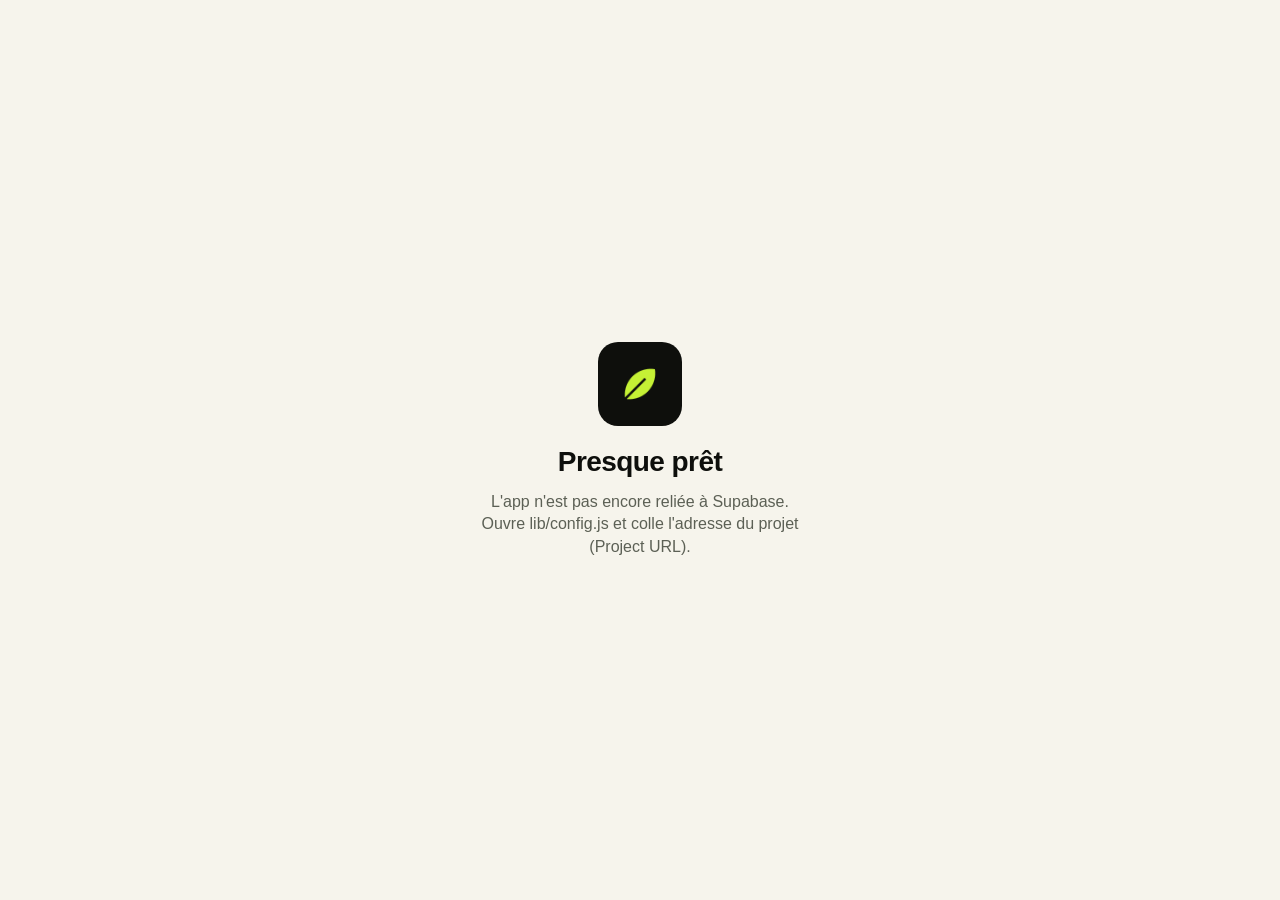
==== index.html @ 211d1553 "Phase 0 : socle — auth, foyer, coquille PWA, couche hors ligne, schéma complet Repris de Calico et P" ====
<!DOCTYPE html>
<html lang="fr-CA">
<head>
  <meta charset="UTF-8">
  <meta name="viewport" content="width=device-width, initial-scale=1, maximum-scale=1, viewport-fit=cover, interactive-widget=resizes-content">
  <title>Wasabi</title>
  <meta name="description" content="L'épicerie et les recettes du foyer.">

  <!-- PWA -->
  <link rel="manifest" href="manifest.webmanifest">
  <meta name="theme-color" media="(prefers-color-scheme: light)" content="#F6F4EC">
  <meta name="theme-color" media="(prefers-color-scheme: dark)" content="#0E0F0C">
  <meta name="apple-mobile-web-app-capable" content="yes">
  <meta name="mobile-web-app-capable" content="yes">
  <meta name="apple-mobile-web-app-status-bar-style" content="default">
  <meta name="apple-mobile-web-app-title" content="Wasabi">
  <link rel="apple-touch-icon" href="assets/icon-180.png">
  <link rel="icon" href="assets/icon-192.png" type="image/png">

  <link rel="stylesheet" href="tokens.css">
  <link rel="stylesheet" href="app.css">
</head>
<body>
  <div id="app">
    <div class="loading-screen"><div class="spinner"></div></div>
  </div>

  <script type="module" src="app.js"></script>
  <script>
    if ("serviceWorker" in navigator) {
      window.addEventListener("load", () => {
        navigator.serviceWorker.register("sw.js").catch(() => {});
      });
    }
  </script>
</body>
</html>
---- tokens.css ----
/* Jetons de couleur — App recettes et épicerie
   Référence : CHARTE-COULEURS.md
   Les composants utilisent uniquement les jetons de rôle (section « Rôles »). */

:root {
  /* Marque — Wasabi */
  --wasabi-100: #F0FBC9;
  --wasabi-300: #DDF78A;
  --wasabi-500: #C5F135;
  --wasabi-600: #9CC41A;
  --wasabi-800: #4B6300;
  --wasabi-950: #2A3310;

  /* Neutres */
  --noir: #0E0F0C;
  --charbon: #1A1C17;
  --graphite: #2A2D25;
  --gris-600: #5C6055;
  --gris-400: #9A9E90;
  --gris-200: #DEDCD0;
  --off-white: #F6F4EC;
  --papier: #FCFBF7;

  /* Sémantiques */
  --piment: #E5484D;
  --piment-sombre: #FF6B6B;
  --curcuma: #F2B33D;
  --bleuet: #5B8DEF;
  --aubergine: #7A4FC2;

  /* Allées d'épicerie (pastilles seulement) */
  --allee-fruits-legumes: #3FA66A;
  --allee-boulangerie: #D9A35B;
  --allee-laitiers: #7FB6E8;
  --allee-viandes-poissons: #E0606B;
  --allee-garde-manger: #E08A3C;
  --allee-surgeles: #6FD3D6;
  --allee-boissons: #8C7BE8;
  --allee-maison: #9A9E90;

  /* Rôles — mode clair (défaut) */
  --bg: var(--off-white);
  --surface: var(--papier);
  --surface-2: #EFEDE3;
  --border: var(--gris-200);
  --text: var(--noir);
  --text-muted: var(--gris-600);
  --text-disabled: var(--gris-400);
  --accent: var(--wasabi-500);
  --accent-hover: var(--wasabi-300);
  --on-accent: var(--noir);
  --accent-text: var(--wasabi-800);
  --tag-bg: var(--wasabi-100);
  --tag-text: var(--wasabi-800);
  --danger: var(--piment);
  --focus-ring: var(--wasabi-600);

  color-scheme: light dark;
}

/* Rôles — mode sombre (préférence système, sauf si le clair est forcé) */
@media (prefers-color-scheme: dark) {
  :root:not([data-theme="light"]) {
    --bg: var(--noir);
    --surface: var(--charbon);
    --surface-2: var(--graphite);
    --border: var(--graphite);
    --text: var(--off-white);
    --text-muted: var(--gris-400);
    --text-disabled: var(--gris-600);
    --accent-text: var(--wasabi-500);
    --tag-bg: var(--wasabi-950);
    --tag-text: var(--wasabi-500);
    --danger: var(--piment-sombre);
    --focus-ring: var(--wasabi-500);
  }
}

/* Rôles — mode sombre forcé */
:root[data-theme="dark"] {
  --bg: var(--noir);
  --surface: var(--charbon);
  --surface-2: var(--graphite);
  --border: var(--graphite);
  --text: var(--off-white);
  --text-muted: var(--gris-400);
  --text-disabled: var(--gris-600);
  --accent-text: var(--wasabi-500);
  --tag-bg: var(--wasabi-950);
  --tag-text: var(--wasabi-500);
  --danger: var(--piment-sombre);
  --focus-ring: var(--wasabi-500);
}

body {
  background: var(--bg);
  color: var(--text);
}
---- app.css ----
/* Wasabi — styles de l'app.
   Couleurs : uniquement les jetons de rôle de tokens.css (CHARTE-COULEURS.md).
   Aucun hex ici. Tout doit fonctionner en mode clair et en mode sombre. */

:root {
  --radius: 14px;
  --radius-sm: 10px;
  --tabbar-h: 58px;
  --col: 560px;   /* à l'ordinateur : l'interface mobile centrée dans une colonne */
  --font: -apple-system, BlinkMacSystemFont, "Segoe UI", Roboto, "Helvetica Neue", sans-serif;
}

*, *::before, *::after { box-sizing: border-box; }

html { -webkit-text-size-adjust: 100%; }

body {
  margin: 0;
  font-family: var(--font);
  font-size: 16px;
  line-height: 1.4;
  -webkit-font-smoothing: antialiased;
  -webkit-tap-highlight-color: transparent;
  overscroll-behavior-y: none;
}

h1, h2, p, ul { margin: 0; padding: 0; }
ul { list-style: none; }
button { font: inherit; color: inherit; }

#app {
  max-width: var(--col);
  margin: 0 auto;
  min-height: 100dvh;
}

.ic { width: 24px; height: 24px; flex: none; }

:focus-visible {
  outline: 2px solid var(--focus-ring);
  outline-offset: 2px;
}

/* ------------------------------------------------------------ chargement */
.loading-screen {
  min-height: 100dvh;
  display: grid;
  place-items: center;
}
.spinner {
  width: 28px; height: 28px;
  border-radius: 50%;
  border: 3px solid var(--border);
  border-top-color: var(--accent);
  animation: spin 0.8s linear infinite;
}
@keyframes spin { to { transform: rotate(360deg); } }

/* ------------------------------------------------- écrans plein centre */
.center-screen {
  min-height: 100dvh;
  display: flex;
  flex-direction: column;
  align-items: center;
  justify-content: center;
  gap: 10px;
  text-align: center;
  padding:
    calc(24px + env(safe-area-inset-top))
    calc(24px + env(safe-area-inset-right))
    calc(24px + env(safe-area-inset-bottom))
    calc(24px + env(safe-area-inset-left));
}
.center-screen h1 { font-size: 28px; letter-spacing: -0.02em; }
.center-screen > p { color: var(--text-muted); max-width: 320px; }
.center-screen > .btn { max-width: 320px; margin-top: 12px; }
.mark { width: 84px; height: 84px; border-radius: 20px; margin-bottom: 6px; }

.form {
  width: 100%;
  max-width: 320px;
  margin-top: 14px;
  display: flex;
  flex-direction: column;
  gap: 12px;
  text-align: left;
}
.field { display: flex; flex-direction: column; gap: 6px; }
.field.spaced { margin-top: 14px; }

/* ---------------------------------------------------------------- champs */
.label {
  font-size: 13px;
  font-weight: 600;
  color: var(--text-muted);
}
input[type="text"], input[type="email"], input[type="password"] {
  width: 100%;
  min-width: 0;
  min-height: 48px;
  padding: 0 14px;
  font: inherit;
  font-size: 16px;   /* sous 16 px, Safari zoome sur le champ */
  color: var(--text);
  background: var(--surface);
  border: 1px solid var(--border);
  border-radius: var(--radius-sm);
  appearance: none;
}
input::placeholder { color: var(--text-muted); opacity: 1; }
input:focus {
  outline: 2px solid var(--focus-ring);
  outline-offset: 0;
  border-color: transparent;
}
.code-input {
  text-transform: uppercase;
  text-align: center;
  letter-spacing: 0.3em;
  font-weight: 700;
}

/* --------------------------------------------------------------- boutons */
/* Par défaut : contour neutre. Une seule action Wasabi (.btn-primary) par écran. */
.btn {
  min-height: 48px;
  padding: 0 18px;
  display: inline-flex;
  align-items: center;
  justify-content: center;
  gap: 8px;
  font-weight: 600;
  color: var(--text);
  background: transparent;
  border: 1px solid var(--border);
  border-radius: var(--radius-sm);
  cursor: pointer;
  white-space: nowrap;
  touch-action: manipulation;
}
.btn:active { background: var(--surface-2); }
.btn:disabled { color: var(--text-disabled); cursor: default; }
.btn-block { width: 100%; }
.btn-icon { width: 48px; padding: 0; flex: none; }
.btn-primary {
  color: var(--on-accent);
  background: var(--accent);
  border-color: transparent;
}
.btn-primary:active { background: var(--accent-hover); }
.btn-primary:disabled { color: var(--on-accent); opacity: 0.6; }
.btn-danger { color: var(--danger); }

/* ---------------------------------------------------------------- écran */
.screen {
  padding:
    calc(12px + env(safe-area-inset-top))
    calc(16px + env(safe-area-inset-right))
    calc(var(--tabbar-h) + 24px + env(safe-area-inset-bottom))
    calc(16px + env(safe-area-inset-left));
  display: flex;
  flex-direction: column;
  gap: 12px;
}
.net-banner:not([hidden]) + .screen { padding-top: 12px; }

.screen-head { padding: 8px 2px 4px; }
.screen-head h1 { font-size: 30px; letter-spacing: -0.02em; }

.card {
  background: var(--surface);
  border: 1px solid var(--border);
  border-radius: var(--radius);
  padding: 14px;
  display: flex;
  flex-direction: column;
  gap: 8px;
}
.inline { display: flex; gap: 8px; align-items: center; }
.inline > input, .inline > .code { flex: 1; }
.help { font-size: 13px; color: var(--text-muted); }
.muted { color: var(--text-muted); font-size: 14px; }
.sync { color: var(--text); }

.code {
  min-height: 48px;
  display: grid;
  place-items: center;
  font-size: 22px;
  font-weight: 700;
  letter-spacing: 0.3em;
  color: var(--accent-text);
  background: var(--tag-bg);
  border-radius: var(--radius-sm);
  user-select: all;
}

.rows { display: flex; flex-direction: column; }
.row {
  min-height: 44px;
  display: flex;
  align-items: center;
  gap: 10px;
  border-top: 1px solid var(--border);
}
.row:first-child { border-top: 0; }
.row-main { flex: 1; min-width: 0; overflow: hidden; text-overflow: ellipsis; }
.dot { width: 10px; height: 10px; border-radius: 50%; flex: none; }

.empty {
  flex: 1;
  min-height: 50dvh;
  display: flex;
  flex-direction: column;
  align-items: center;
  justify-content: center;
  gap: 14px;
  text-align: center;
  color: var(--text-muted);
  padding: 0 24px;
}
.empty-icon {
  width: 72px; height: 72px;
  display: grid;
  place-items: center;
  border-radius: 50%;
  background: var(--surface-2);
}
.empty-icon .ic { width: 32px; height: 32px; }

/* ----------------------------------------------------- bandeau de réseau */
.net-banner {
  position: sticky;
  top: 0;
  z-index: 5;
  display: flex;
  align-items: center;
  justify-content: center;
  gap: 8px;
  padding: calc(6px + env(safe-area-inset-top)) 16px 6px;
  font-size: 13px;
  color: var(--text-muted);
  background: var(--surface-2);
  border-bottom: 1px solid var(--border);
}
.net-banner[hidden] { display: none; }
.net-banner .ic { width: 16px; height: 16px; }

/* ------------------------------------------------------- barre d'onglets */
.tabbar {
  position: fixed;
  left: 0; right: 0; bottom: 0;
  z-index: 10;
  display: flex;
  justify-content: center;
  padding:
    0 env(safe-area-inset-right)
    env(safe-area-inset-bottom)
    env(safe-area-inset-left);
  background: var(--surface);
  border-top: 1px solid var(--border);
}
.tab {
  flex: 1;
  max-width: calc(var(--col) / 3);
  height: var(--tabbar-h);
  position: relative;
  display: flex;
  flex-direction: column;
  align-items: center;
  justify-content: center;
  gap: 2px;
  font-size: 11px;
  font-weight: 600;
  color: var(--text-muted);
  background: none;
  border: 0;
  cursor: pointer;
  touch-action: manipulation;
}
.tab[aria-current="page"] { color: var(--text); }
.tab[aria-current="page"]::before {
  content: "";
  position: absolute;
  top: 0;
  width: 28px; height: 3px;
  border-radius: 0 0 3px 3px;
  background: var(--accent);
}

/* ---------------------------------------------------------------- toasts */
/* Charte : fond Noir en clair, surface-2 en sombre ; texte Off-white ;
   liseré gauche selon le type. */
.toast {
  --toast-bg: var(--noir);
  position: fixed;
  left: 50%;
  bottom: calc(var(--tabbar-h) + 16px + env(safe-area-inset-bottom));
  z-index: 50;
  max-width: min(92vw, 420px);
  padding: 12px 16px;
  font-size: 15px;
  color: var(--off-white);
  background: var(--toast-bg);
  border-left: 4px solid var(--accent);
  border-radius: var(--radius-sm);
  opacity: 0;
  transform: translate(-50%, 12px);
  transition: opacity 0.2s, transform 0.2s;
  pointer-events: none;
}
.toast.show { opacity: 1; transform: translate(-50%, 0); }
.toast[data-type="alerte"] { border-left-color: var(--curcuma); }
.toast[data-type="erreur"] { border-left-color: var(--danger); }
@media (prefers-color-scheme: dark) {
  :root:not([data-theme="light"]) .toast { --toast-bg: var(--surface-2); }
}
:root[data-theme="dark"] .toast { --toast-bg: var(--surface-2); }

@media (prefers-reduced-motion: reduce) {
  .toast { transition: none; }
  .spinner { animation-duration: 2s; }
}
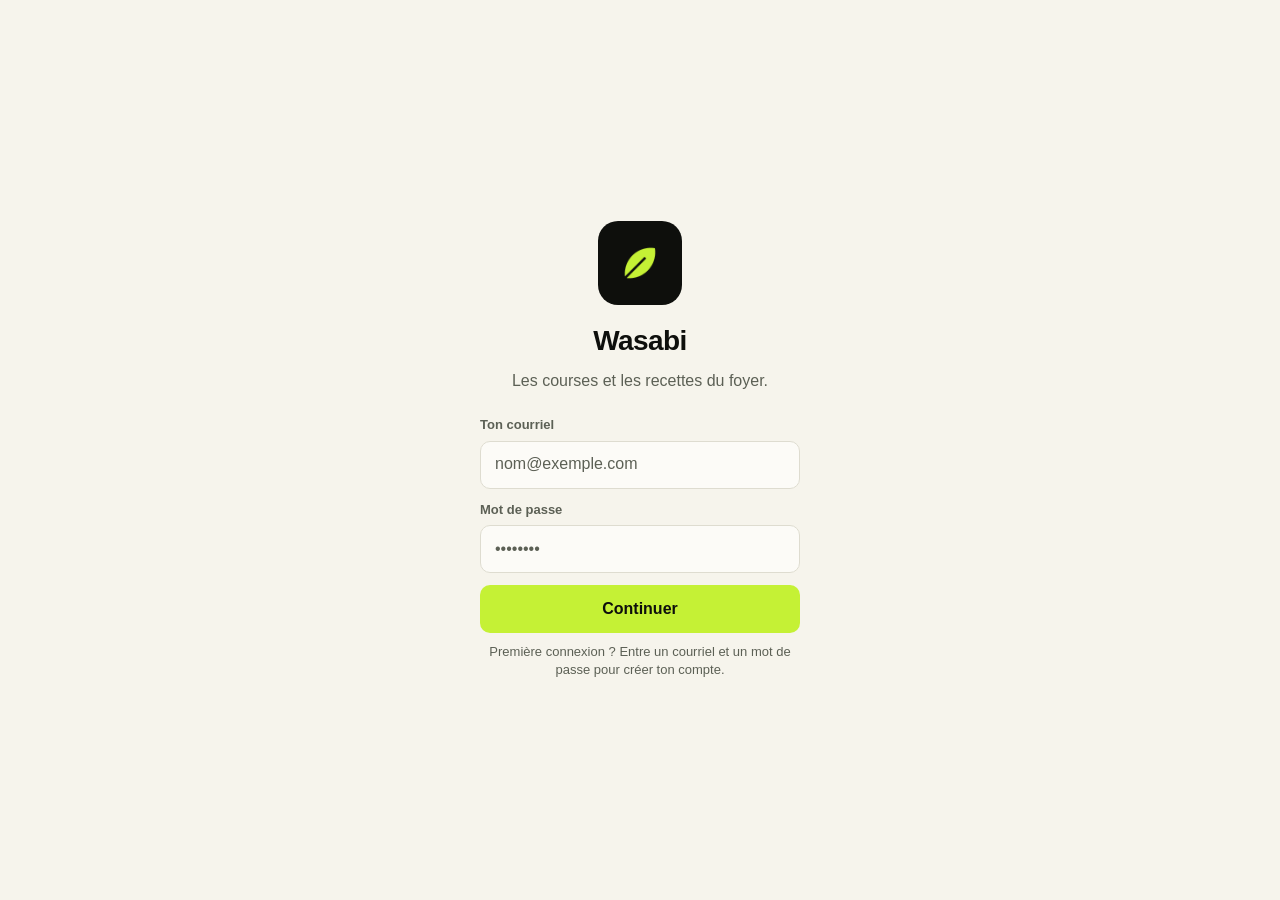
==== commit 315305ef: "L'onglet Épicerie s'appelle Courses Co-Authored-By: Claude Fable 5.1 <noreply@anthropic.com>" ====
--- a/index.html
+++ b/index.html
@@ -4,7 +4,7 @@
   <meta charset="UTF-8">
   <meta name="viewport" content="width=device-width, initial-scale=1, maximum-scale=1, viewport-fit=cover, interactive-widget=resizes-content">
   <title>Wasabi</title>
-  <meta name="description" content="L'épicerie et les recettes du foyer.">
+  <meta name="description" content="Les courses et les recettes du foyer.">
 
   <!-- PWA -->
   <link rel="manifest" href="manifest.webmanifest">
--- a/tokens.css
+++ b/tokens.css
@@ -53,7 +53,11 @@
   --tag-bg: var(--wasabi-100);
   --tag-text: var(--wasabi-800);
   --danger: var(--piment);
+  --on-danger: var(--papier);   /* icône sur fond --danger */
   --focus-ring: var(--wasabi-600);
+  --tile-shade: rgba(14, 15, 12, 0.7);   /* bas du dégradé sous le nom d'une tuile (charte § 5) */
+  --tile-shade-0: rgba(14, 15, 12, 0);
+  --scrim: rgba(14, 15, 12, 0.45);   /* voile derrière une feuille (Noir translucide) */
 
   color-scheme: light dark;
 }
@@ -72,6 +76,7 @@
     --tag-bg: var(--wasabi-950);
     --tag-text: var(--wasabi-500);
     --danger: var(--piment-sombre);
+    --on-danger: var(--noir);
     --focus-ring: var(--wasabi-500);
   }
 }
@@ -89,6 +94,7 @@
   --tag-bg: var(--wasabi-950);
   --tag-text: var(--wasabi-500);
   --danger: var(--piment-sombre);
+  --on-danger: var(--noir);
   --focus-ring: var(--wasabi-500);
 }
 
--- a/app.css
+++ b/app.css
@@ -5,7 +5,7 @@
 :root {
   --radius: 14px;
   --radius-sm: 10px;
-  --tabbar-h: 58px;
+  --tabbar-h: 50px;
   --col: 560px;   /* à l'ordinateur : l'interface mobile centrée dans une colonne */
   --font: -apple-system, BlinkMacSystemFont, "Segoe UI", Roboto, "Helvetica Neue", sans-serif;
 }
@@ -14,7 +14,13 @@
 
 html { -webkit-text-size-adjust: 100%; }
 
+/* La page ne défile jamais : seul l'écran du milieu (.screen) défile. Rien ne
+   « flotte » quand on tire une liste au bout de sa course. */
+html, body { height: 100%; overflow: hidden; overscroll-behavior: none; }
+
 body {
+  position: fixed;
+  inset: 0;
   margin: 0;
   font-family: var(--font);
   font-size: 16px;
@@ -28,10 +34,17 @@
 ul { list-style: none; }
 button { font: inherit; color: inherit; }
 
+/* L'app occupe exactement la fenêtre VISIBLE (voir initViewport dans lib/ui.js) :
+   clavier ouvert, tout ce qui est en bas se retrouve posé sur le clavier. */
 #app {
+  position: fixed;
+  left: 0; right: 0;
+  top: var(--vv-top, 0px);
+  height: var(--vv-h, 100dvh);
   max-width: var(--col);
   margin: 0 auto;
-  min-height: 100dvh;
+  display: flex;
+  flex-direction: column;
 }
 
 .ic { width: 24px; height: 24px; flex: none; }
@@ -43,7 +56,7 @@
 
 /* ------------------------------------------------------------ chargement */
 .loading-screen {
-  min-height: 100dvh;
+  flex: 1;
   display: grid;
   place-items: center;
 }
@@ -58,11 +71,13 @@
 
 /* ------------------------------------------------- écrans plein centre */
 .center-screen {
-  min-height: 100dvh;
-  display: flex;
-  flex-direction: column;
-  align-items: center;
-  justify-content: center;
+  flex: 1;
+  min-height: 0;
+  overflow-y: auto;
+  display: flex;
+  flex-direction: column;
+  align-items: center;
+  justify-content: safe center;
   gap: 10px;
   text-align: center;
   padding:
@@ -153,19 +168,45 @@
 
 /* ---------------------------------------------------------------- écran */
 .screen {
+  flex: 1;
+  min-height: 0;
+  overflow-x: hidden;   /* jamais de défilement de côté */
+  overflow-y: auto;
+  overscroll-behavior: contain;
+  -webkit-overflow-scrolling: touch;
   padding:
     calc(12px + env(safe-area-inset-top))
     calc(16px + env(safe-area-inset-right))
-    calc(var(--tabbar-h) + 24px + env(safe-area-inset-bottom))
+    24px
     calc(16px + env(safe-area-inset-left));
   display: flex;
   flex-direction: column;
   gap: 12px;
 }
+.screen > * { flex-shrink: 0; }
+/* Toujours 1 px à faire défiler : même courte, la liste garde le geste pour
+   elle (rebond interne). Sinon iOS fait rebondir la page entière. */
+.screen { position: relative; }
+.screen::before {
+  content: "";
+  position: absolute;
+  top: 0; left: 0;
+  width: 1px;
+  height: calc(100% + 1px);
+  pointer-events: none;
+}
 .net-banner:not([hidden]) + .screen { padding-top: 12px; }
 
-.screen-head { padding: 8px 2px 4px; }
-.screen-head h1 { font-size: 30px; letter-spacing: -0.02em; }
+.screen-head {
+  min-height: 52px;
+  padding: 4px 2px 0;
+  display: flex;
+  align-items: center;
+  justify-content: space-between;
+  gap: 8px;
+}
+.screen-head h1 { font-size: 30px; line-height: 1.2; letter-spacing: -0.02em; }
+.screen-head .btn-icon { width: 44px; min-height: 44px; }
 
 .card {
   background: var(--surface);
@@ -177,6 +218,9 @@
   gap: 8px;
 }
 .inline { display: flex; gap: 8px; align-items: center; }
+.inline.top { align-items: flex-start; }
+.grow { flex: 1; min-width: 0; }
+.center { text-align: center; }
 .inline > input, .inline > .code { flex: 1; }
 .help { font-size: 13px; color: var(--text-muted); }
 .muted { color: var(--text-muted); font-size: 14px; }
@@ -195,6 +239,24 @@
   user-select: all;
 }
 
+.nav-card { padding: 0 14px; gap: 0; }
+.nav-row, .row-btn {
+  width: 100%;
+  min-height: 52px;
+  display: flex;
+  align-items: center;
+  gap: 10px;
+  text-align: left;
+  background: none;
+  border: 0;
+  cursor: pointer;
+  touch-action: manipulation;
+}
+.nav-row { font-weight: 600; }
+.nav-row + .nav-row { border-top: 1px solid var(--border); }
+.nav-row .ic { width: 18px; height: 18px; color: var(--text-muted); }
+.card.rows { padding: 0 14px; gap: 0; }
+.rows li + li .row-btn { border-top: 1px solid var(--border); }
 .rows { display: flex; flex-direction: column; }
 .row {
   min-height: 44px;
@@ -209,7 +271,7 @@
 
 .empty {
   flex: 1;
-  min-height: 50dvh;
+  min-height: 260px;
   display: flex;
   flex-direction: column;
   align-items: center;
@@ -228,11 +290,556 @@
 }
 .empty-icon .ic { width: 32px; height: 32px; }
 
+/* ------------------------------------------------------------- épicerie */
+#ep { display: flex; flex-direction: column; gap: 12px; flex: 1; }
+
+.icon-btn {
+  width: 44px; height: 44px;
+  flex: none;
+  display: grid;
+  place-items: center;
+  color: var(--text-muted);
+  background: none;
+  border: 0;
+  border-radius: 50%;
+  cursor: pointer;
+  touch-action: manipulation;
+}
+.icon-btn:active { background: var(--surface-2); }
+
+.emoji-pill {
+  width: 40px; height: 40px;
+  flex: none;
+  display: grid;
+  place-items: center;
+  font-size: 20px;
+  line-height: 1;
+  border-radius: 50%;
+  background: var(--surface-2);
+}
+
+/* Écran des listes */
+.lists { display: flex; flex-direction: column; gap: 8px; }
+.list-row {
+  display: flex;
+  align-items: center;
+  padding-right: 4px;
+  background: var(--surface);
+  border: 1px solid var(--border);
+  border-radius: var(--radius);
+}
+.list-open.fixed { cursor: default; }
+.list-row { user-select: none; -webkit-user-select: none; -webkit-touch-callout: none; }
+.dragging {
+  position: relative;
+  z-index: 3;
+  border-color: var(--focus-ring);
+  box-shadow: 0 8px 24px var(--scrim);
+  transition: none;
+}
+.list-open {
+  flex: 1;
+  min-width: 0;
+  min-height: 64px;
+  padding: 0 8px 0 12px;
+  display: flex;
+  align-items: center;
+  gap: 12px;
+  text-align: left;
+  background: none;
+  border: 0;
+  cursor: pointer;
+  touch-action: manipulation;
+}
+.list-name {
+  flex: 1;
+  min-width: 0;
+  font-size: 17px;
+  font-weight: 600;
+  overflow: hidden;
+  text-overflow: ellipsis;
+  white-space: nowrap;
+}
+.list-count { flex: none; font-size: 14px; color: var(--text-muted); }
+
+/* Écran d'une liste */
+.list-head {
+  display: flex;
+  align-items: center;
+  gap: 8px;
+}
+.list-head > .icon-btn:first-child { margin-left: -10px; }
+.list-head > .icon-btn:last-child { margin-right: -10px; }
+.list-head h1 {
+  flex: 1;
+  min-width: 0;
+  font-size: 24px;
+  letter-spacing: -0.02em;
+  overflow: hidden;
+  text-overflow: ellipsis;
+  white-space: nowrap;
+}
+
+.items { display: flex; flex-direction: column; gap: 14px; }
+.aisle { display: flex; flex-direction: column; gap: 6px; }
+.aisle-head {
+  padding: 2px 4px 0;
+  font-size: 12px;
+  font-weight: 700;
+  letter-spacing: 0.06em;
+  text-transform: uppercase;
+  color: var(--text-muted);
+}
+
+/* Un article = une poubelle (dessous, à droite) + la ligne (dessus) qui glisse. */
+.item {
+  position: relative;
+  touch-action: pan-y;   /* le glissement horizontal est à nous */
+}
+.item-del {
+  position: absolute;
+  top: 0; right: 0; bottom: 0;
+  width: 76px;
+  display: grid;
+  place-items: center;
+  color: var(--on-danger);
+  background: var(--danger);
+  border: 0;
+  border-radius: 0 var(--radius-sm) var(--radius-sm) 0;
+  cursor: pointer;
+  visibility: hidden;
+}
+.item.open .item-front, .item.swiping .item-front { border-top-right-radius: 0; border-bottom-right-radius: 0; }
+.item.open .item-del, .item.swiping .item-del { visibility: visible; }
+.item-front {
+  position: relative;
+  z-index: 1;
+  display: flex;
+  align-items: center;
+  min-height: 56px;
+  padding-right: 6px;
+  background: var(--surface);
+  border: 1px solid var(--border);
+  border-radius: var(--radius-sm);
+  transition: transform 0.18s ease-out;
+}
+.item-main {
+  flex: 1;
+  min-width: 0;
+  min-height: 56px;
+  margin-right: 12px;   /* sépare bien la zone qui coche du sélecteur de quantité */
+  padding: 6px 0 6px 14px;
+  display: flex;
+  align-items: center;
+  gap: 12px;
+  text-align: left;
+  background: none;
+  border: 0;
+  cursor: pointer;
+  touch-action: pan-y;
+  user-select: none;
+  -webkit-user-select: none;
+  -webkit-touch-callout: none;
+}
+.case {
+  width: 24px; height: 24px;
+  flex: none;
+  display: grid;
+  place-items: center;
+  border: 1.5px solid var(--text-disabled);
+  border-radius: 7px;
+}
+.case .ic { width: 16px; height: 16px; stroke-width: 3; }
+.item-text { min-width: 0; display: flex; flex-direction: column; }
+.item-name { min-width: 0; overflow-wrap: anywhere; }
+.item-note { font-size: 13px; line-height: 1.25; color: var(--text-muted); overflow-wrap: anywhere; }
+.item.checked .item-note { color: var(--text-disabled); }
+.item.checked .case { background: var(--accent); border-color: var(--accent); color: var(--on-accent); }
+.item.checked .item-name { color: var(--text-disabled); text-decoration: line-through; }
+.item-qte { flex: none; width: 112px; text-align: center; color: var(--text-disabled); font-weight: 600; font-variant-numeric: tabular-nums; }
+.item.flash .item-front { animation: flash 1.2s ease-out; }
+@keyframes flash {
+  0%, 35% { background: var(--tag-bg); border-color: var(--focus-ring); }
+}
+
+/* Sélecteur de quantité (− 2 +) : zones tactiles de 44 px */
+.pas {
+  flex: none;
+  display: flex;
+  align-items: center;
+  background: var(--surface);
+  border: 1px solid var(--border);
+  border-radius: var(--radius-sm);
+}
+.pas button {
+  width: 44px; height: 44px;
+  padding: 0;
+  display: grid;
+  place-items: center;
+  color: var(--text);
+  background: none;
+  border: 0;
+  cursor: pointer;
+  touch-action: manipulation;
+}
+.pas button:active:not(:disabled) { background: var(--surface-2); border-radius: var(--radius-sm); }
+.pas button:disabled { color: var(--text-disabled); cursor: default; }
+.pas .ic { width: 18px; height: 18px; stroke-width: 2.2; }
+.pas output { width: 24px; flex: none; text-align: center; font-weight: 600; font-variant-numeric: tabular-nums; }
+.item .pas { border-color: transparent; background: none; }
+
+/* Boîte d'ajout : dans le dock, entre l'écran qui défile et la barre d'onglets.
+   Elle ne bouge jamais ; clavier ouvert, elle est posée dessus. */
+.dock { flex: none; touch-action: pan-x; }
+.dock:empty { display: none; }
+.ajout {
+  padding: 8px max(12px, env(safe-area-inset-right)) 8px max(12px, env(safe-area-inset-left));
+  display: flex;
+  flex-direction: column;
+  gap: 8px;
+  background: var(--bg);
+  border-top: 1px solid var(--border);
+}
+.ligne { display: flex; gap: 8px; align-items: center; }
+.ligne input { flex: 1; }
+.ligne .pas button { height: 46px; }
+
+.puces { display: flex; gap: 6px; overflow-x: auto; scrollbar-width: none; }
+.puces::-webkit-scrollbar { display: none; }
+.puces:empty, .completions:empty { display: none; }
+.puce {
+  flex: none;
+  min-height: 38px;
+  padding: 0 14px;
+  font-size: 15px;
+  color: var(--text);
+  background: var(--surface-2);
+  border: 0;
+  border-radius: 19px;
+  cursor: pointer;
+  touch-action: manipulation;
+}
+.puce:active { color: var(--tag-text); background: var(--tag-bg); }
+
+.completions {
+  display: flex;
+  flex-direction: column;
+  background: var(--surface);
+  border: 1px solid var(--border);
+  border-radius: var(--radius-sm);
+  overflow: hidden;
+}
+.completion {
+  min-height: 46px;
+  padding: 0 14px;
+  display: flex;
+  align-items: center;
+  justify-content: space-between;
+  gap: 10px;
+  text-align: left;
+  background: none;
+  border: 0;
+  border-top: 1px solid var(--border);
+  cursor: pointer;
+  touch-action: manipulation;
+}
+.completion:first-child { border-top: 0; }
+.completion:active { background: var(--tag-bg); }
+/* Clavier ouvert ou champ d'ajout actif : la barre d'onglets se cache. */
+body.clavier .tabbar { display: none; }
+
+/* ------------------------------------------------------------- recettes */
+.btn.round { border-radius: 50%; }
+.btn-small { min-height: 38px; padding: 0 14px; font-size: 15px; align-self: flex-start; border-radius: 19px; }
+.btn-small .ic { width: 16px; height: 16px; }
+.btn-small.on { color: var(--on-accent); background: var(--accent); border-color: transparent; }
+.btn-small .grow { max-width: 200px; overflow: hidden; text-overflow: ellipsis; white-space: nowrap; }
+#rc-filters { display: flex; flex-direction: column; gap: 8px; }
+#rc-filters:empty { display: none; }
+.puce.on { color: var(--on-accent); background: var(--accent); }
+
+.tiles { display: grid; grid-template-columns: repeat(3, 1fr); gap: 8px; }
+.tile {
+  position: relative;
+  aspect-ratio: 1;
+  overflow: hidden;
+  border-radius: var(--radius);
+  background: var(--surface-2);
+}
+.tile-main {
+  position: absolute;
+  inset: 0;
+  display: block;
+  padding: 0;
+  text-align: left;
+  color: inherit;
+  text-decoration: none;
+  background: none;
+  border: 0;
+  cursor: pointer;
+  touch-action: manipulation;
+  -webkit-touch-callout: none;
+}
+.tile-main img { width: 100%; height: 100%; object-fit: cover; display: block; }
+.tile-main img:not([src]) { visibility: hidden; }
+/* Nom en Off-white sur un dégradé Noir, dans les deux modes (charte § 5). */
+.tile-name {
+  position: absolute;
+  left: 0; right: 0; bottom: 0;
+  padding: 22px 7px 7px;
+  font-size: 12px;
+  font-weight: 600;
+  line-height: 1.25;
+  color: var(--off-white);
+  background: linear-gradient(var(--tile-shade-0), var(--tile-shade));
+}
+.tile-name > span {
+  display: -webkit-box;
+  -webkit-line-clamp: 2;
+  -webkit-box-orient: vertical;
+  overflow: hidden;
+  overflow-wrap: anywhere;
+}
+.tile-fallback { display: none; }
+/* Tuile sans photo : fond surface-2, nom du site ou initiale en text-muted. */
+.tile.sans-image .tile-fallback {
+  position: absolute;
+  inset: 0 0 30px;
+  display: grid;
+  place-items: center;
+  padding: 0 8px;
+  font-size: 13px;
+  font-weight: 600;
+  text-align: center;
+  overflow-wrap: anywhere;
+  color: var(--text-muted);
+}
+.tile.sans-image .tile-name { color: var(--text); background: none; }
+.tile-info {
+  position: absolute;
+  top: 4px; right: 4px;
+  width: 36px; height: 36px;
+  padding: 0;
+  appearance: none;
+  display: grid;
+  place-items: center;
+  color: var(--off-white);
+  background: none;
+  border: 0;
+  cursor: pointer;
+  touch-action: manipulation;
+}
+.tile-info .ic { width: 24px; height: 24px; padding: 2px; border-radius: 50%; background: var(--scrim); }
+.tile.sans-image .tile-info { color: var(--text-muted); }
+.tile.sans-image .tile-info .ic { background: none; }
+
+.cover { border-radius: var(--radius); overflow: hidden; background: var(--surface-2); aspect-ratio: 16 / 10; }
+.cover img { width: 100%; height: 100%; object-fit: cover; display: block; }
+.cover.small { width: 96px; aspect-ratio: 1; flex: none; border-radius: var(--radius-sm); }
+.cover.sans-image { display: none; }
+.cover-edit { display: flex; flex-wrap: wrap; align-items: center; gap: 12px; }
+.stack { display: flex; flex-direction: column; align-items: flex-start; gap: 6px; }
+/* Lien texte (charte : texte vert = --accent-text) */
+.link-btn {
+  min-height: 32px;
+  padding: 0;
+  font-size: 14px;
+  color: var(--accent-text);
+  text-decoration: underline;
+  text-underline-offset: 3px;
+  background: none;
+  border: 0;
+  cursor: pointer;
+  touch-action: manipulation;
+}
+.link-btn.left { text-align: left; align-self: flex-start; }
+.inline.wrap { flex-wrap: wrap; }
+.prose { white-space: pre-line; overflow-wrap: anywhere; }
+.link-text { color: var(--accent-text); }
+
+.pills { display: flex; flex-wrap: wrap; gap: 6px; }
+.pill {
+  min-height: 36px;
+  padding: 0 14px;
+  display: inline-flex;
+  align-items: center;
+  font-size: 15px;
+  color: var(--text);
+  background: var(--surface-2);
+  border: 0;
+  border-radius: 18px;
+  cursor: pointer;
+  touch-action: manipulation;
+}
+.pill.on { color: var(--on-accent); background: var(--accent); }
+.pill.static { min-height: 30px; font-size: 14px; cursor: default; }
+.pill.tag { color: var(--tag-text); background: var(--tag-bg); }
+
+.file-strip { display: flex; gap: 8px; overflow-x: auto; scrollbar-width: none; padding-bottom: 2px; }
+.file-strip::-webkit-scrollbar { display: none; }
+.file-strip:empty { display: none; }
+.file-thumb {
+  position: relative;
+  width: 96px; height: 128px;
+  flex: none;
+  padding: 0;
+  overflow: hidden;
+  display: grid;
+  place-items: center;
+  align-content: center;
+  gap: 4px;
+  font-size: 12px;
+  font-weight: 700;
+  color: var(--text-muted);
+  background: var(--surface-2);
+  border: 1px solid var(--border);
+  border-radius: var(--radius-sm);
+}
+button.file-thumb { cursor: pointer; }
+.file-thumb img { position: absolute; inset: 0; width: 100%; height: 100%; object-fit: cover; }
+.thumb-x {
+  position: absolute;
+  top: 0; right: 0;
+  width: 36px; height: 36px;
+  display: grid;
+  place-items: center;
+  color: var(--off-white);
+  background: none;
+  border: 0;
+  cursor: pointer;
+}
+.thumb-x .ic { width: 24px; height: 24px; padding: 4px; border-radius: 50%; background: var(--tile-shade); }
+
+.select-wrap { position: relative; }
+.select-wrap select { padding-right: 44px; }
+.select-wrap .ic { position: absolute; right: 12px; top: 50%; transform: translateY(-50%); width: 20px; height: 20px; color: var(--text-muted); pointer-events: none; }
+.form-page { display: flex; flex-direction: column; gap: 16px; }
+#rf { display: flex; flex-direction: column; gap: 14px; }
+#rf-tags, #rf-files { display: flex; flex-direction: column; gap: 8px; }
+textarea, select, input[type="url"] {
+  width: 100%;
+  min-width: 0;
+  padding: 12px 14px;
+  font: inherit;
+  font-size: 16px;
+  color: var(--text);
+  background: var(--surface);
+  border: 1px solid var(--border);
+  border-radius: var(--radius-sm);
+  appearance: none;
+}
+input[type="url"] { min-height: 48px; padding: 0 14px; }
+select { min-height: 48px; padding: 0 14px; }
+textarea { resize: vertical; line-height: 1.4; }
+textarea::placeholder { color: var(--text-muted); opacity: 1; }
+textarea:focus, select:focus { outline: 2px solid var(--focus-ring); outline-offset: 0; border-color: transparent; }
+
+/* Visionneuse : toujours sur fond Noir, dans les deux modes. */
+.viewer {
+  position: fixed;
+  left: 0; right: 0;
+  top: var(--vv-top, 0px);
+  height: var(--vv-h, 100dvh);
+  z-index: 60;
+  display: flex;
+  flex-direction: column;
+  color: var(--off-white);
+  background: var(--noir);
+  touch-action: none;
+}
+.viewer[hidden] { display: none; }
+.viewer-bar {
+  flex: none;
+  display: flex;
+  align-items: center;
+  justify-content: space-between;
+  padding: calc(4px + env(safe-area-inset-top)) 6px 4px;
+  font-size: 14px;
+}
+.viewer-bar .icon-btn { color: var(--off-white); }
+.viewer-bar .icon-btn:disabled { color: var(--gris-600); }
+.viewer-nav { display: flex; min-width: 44px; justify-content: flex-end; }
+.viewer-stage {
+  flex: 1;
+  min-height: 0;
+  position: relative;
+  overflow: hidden;
+  display: grid;
+  place-items: center;
+  padding-bottom: env(safe-area-inset-bottom);
+}
+.viewer-img { max-width: 100%; max-height: 100%; transform-origin: center; user-select: none; -webkit-user-select: none; -webkit-touch-callout: none; }
+.viewer-open { position: absolute; left: 16px; right: 16px; bottom: calc(16px + env(safe-area-inset-bottom)); color: var(--noir); background: var(--off-white); border-color: transparent; }
+.viewer-open[hidden] { display: none; }
+.viewer-msg { padding: 0 32px; text-align: center; color: var(--gris-400); }
+
+/* -------------------------------------------------------------- feuilles */
+.scrim {
+  position: fixed;
+  left: 0; right: 0;
+  top: var(--vv-top, 0px);
+  height: var(--vv-h, 100dvh);
+  z-index: 40;
+  display: flex;
+  align-items: flex-end;
+  justify-content: center;
+  background: var(--scrim);
+  opacity: 0;
+  pointer-events: none;
+  transition: opacity 0.2s;
+}
+.scrim.open { opacity: 1; pointer-events: auto; }
+.sheet {
+  width: 100%;
+  max-width: var(--col);
+  max-height: 92%;
+  overflow-y: auto;
+  padding: 8px 16px calc(20px + env(safe-area-inset-bottom));
+  display: flex;
+  flex-direction: column;
+  gap: 8px;
+  background: var(--bg);
+  border-radius: 22px 22px 0 0;
+  transform: translateY(100%);
+  transition: transform 0.25s ease;
+}
+.scrim.open .sheet { transform: translateY(0); }
+.grab { width: 40px; height: 4px; flex: none; margin: 6px auto 8px; border-radius: 4px; background: var(--border); }
+.sheet h2 { font-size: 19px; padding: 0 2px 6px; overflow: hidden; text-overflow: ellipsis; white-space: nowrap; }
+.form-sheet { display: flex; flex-direction: column; gap: 14px; margin-bottom: 6px; }
+
+.menu-item {
+  min-height: 52px;
+  padding: 0 14px;
+  display: flex;
+  align-items: center;
+  gap: 12px;
+  text-align: left;
+  font-weight: 600;
+  background: var(--surface);
+  border: 1px solid var(--border);
+  border-radius: var(--radius-sm);
+  cursor: pointer;
+  touch-action: manipulation;
+}
+.menu-item:active { background: var(--surface-2); }
+.menu-item .ic { width: 20px; height: 20px; color: var(--text-muted); }
+.menu-item.danger, .menu-item.danger .ic { color: var(--danger); }
+.menu-item[aria-pressed="true"] { border-color: var(--focus-ring); background: var(--tag-bg); }
+.menu-item .grow + .ic { color: var(--accent-text); }
+.aisle-choices { display: flex; flex-direction: column; gap: 6px; }
+.btn-danger .ic { width: 20px; height: 20px; }
+
+.emoji-input {
+  width: 64px !important;
+  padding: 0 !important;
+  font-size: 26px !important;
+  text-align: center;
+}
+
 /* ----------------------------------------------------- bandeau de réseau */
 .net-banner {
-  position: sticky;
-  top: 0;
-  z-index: 5;
+  flex: none;
   display: flex;
   align-items: center;
   justify-content: center;
@@ -248,14 +855,15 @@
 
 /* ------------------------------------------------------- barre d'onglets */
 .tabbar {
-  position: fixed;
-  left: 0; right: 0; bottom: 0;
-  z-index: 10;
+  flex: none;
   display: flex;
   justify-content: center;
+  touch-action: none;
+  /* Sur iPhone, la zone sûre du bas (34 px) est généreuse : on en reprend une
+     partie pour que la barre soit moins haute. */
   padding:
     0 env(safe-area-inset-right)
-    env(safe-area-inset-bottom)
+    max(0px, env(safe-area-inset-bottom) - 14px)
     env(safe-area-inset-left);
   background: var(--surface);
   border-top: 1px solid var(--border);
@@ -278,15 +886,13 @@
   cursor: pointer;
   touch-action: manipulation;
 }
+.tab .ic {
+  width: 52px; height: 26px;
+  padding: 2px 15px;
+  border-radius: 13px;
+}
 .tab[aria-current="page"] { color: var(--text); }
-.tab[aria-current="page"]::before {
-  content: "";
-  position: absolute;
-  top: 0;
-  width: 28px; height: 3px;
-  border-radius: 0 0 3px 3px;
-  background: var(--accent);
-}
+.tab[aria-current="page"] .ic { color: var(--on-accent); background: var(--accent); }
 
 /* ---------------------------------------------------------------- toasts */
 /* Charte : fond Noir en clair, surface-2 en sombre ; texte Off-white ;
@@ -295,7 +901,7 @@
   --toast-bg: var(--noir);
   position: fixed;
   left: 50%;
-  bottom: calc(var(--tabbar-h) + 16px + env(safe-area-inset-bottom));
+  top: calc(var(--vv-top, 0px) + env(safe-area-inset-top) + 10px);
   z-index: 50;
   max-width: min(92vw, 420px);
   padding: 12px 16px;
@@ -305,7 +911,7 @@
   border-left: 4px solid var(--accent);
   border-radius: var(--radius-sm);
   opacity: 0;
-  transform: translate(-50%, 12px);
+  transform: translate(-50%, -12px);
   transition: opacity 0.2s, transform 0.2s;
   pointer-events: none;
 }
@@ -318,6 +924,8 @@
 :root[data-theme="dark"] .toast { --toast-bg: var(--surface-2); }
 
 @media (prefers-reduced-motion: reduce) {
-  .toast { transition: none; }
+  .toast, .scrim, .sheet { transition: none; }
+  .item.flash .item-front { animation: none; }
+  .item-front { transition: none; }
   .spinner { animation-duration: 2s; }
 }
